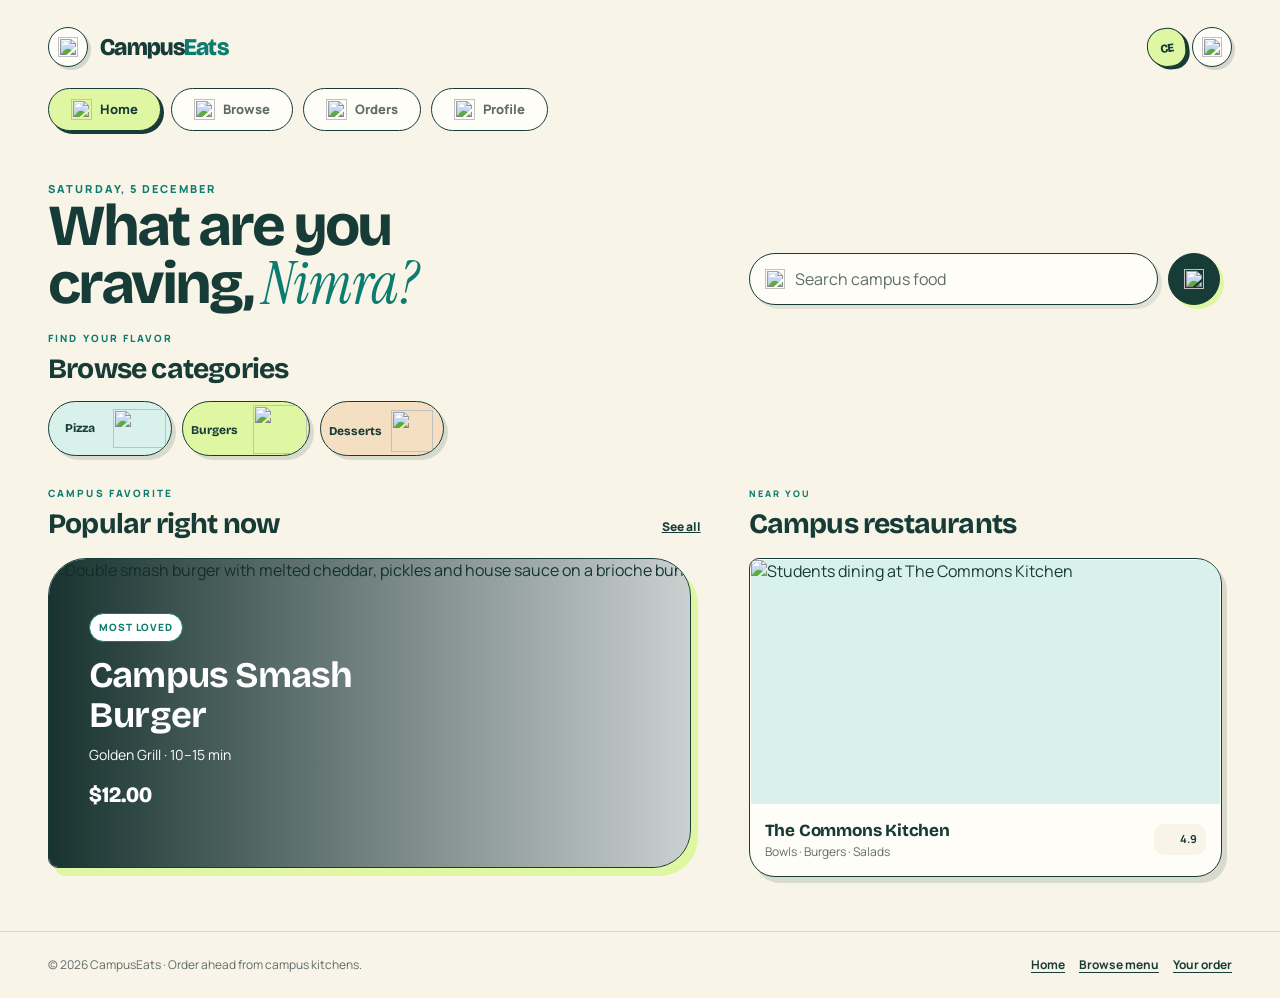
==== index.html @ 553184ba "CampusEats: responsive layout, HTML5 semantics and accessibility (Lab 07 Task 3)" ====
<!doctype html>
<html lang="en">
<head>
  <meta charset="utf-8">
  <meta name="viewport" content="width=device-width, initial-scale=1, viewport-fit=cover">
  <title>CampusEats</title>
  <meta name="description" content="CampusEats: browse campus restaurants and order food ahead for pickup or delivery.">
  <link rel="preconnect" href="https://fonts.googleapis.com">
  <link rel="preconnect" href="https://fonts.gstatic.com" crossorigin>
  <link href="https://fonts.googleapis.com/css2?family=Bricolage+Grotesque:opsz,wdth,wght@12..96,75..100,200..800&family=Instrument+Serif:ital@1&family=Manrope:wght@400;600;700;800&display=swap" rel="stylesheet">
  <link rel="stylesheet" href="css/styles.css">
</head>
<body data-page="home">
<a class="skip-link" href="#main">Skip to main content</a>
<div class="app">

  <header class="topbar topbar--home">
    <a class="icon-btn" href="index.html" data-back aria-label="Go back"><img src="assets/icons/icon-back.svg" width="19.986" height="19.986" alt=""></a>
    <div class="brand-slot"><p class="wordmark">Campus<span>Eats</span></p></div>
    <div class="ce-badge" aria-hidden="true">CE</div>
    <a class="icon-btn" href="cart.html" aria-label="Open cart"><img src="assets/icons/icon-cart.svg" width="19.986" height="19.986" alt=""></a>
  </header>

  <nav class="bottom-nav" aria-label="Primary">
    <a class="nav-item is-active" href="index.html" aria-current="page"><img src="assets/icons/nav-home-active.svg" width="20.984" height="20.984" alt="">Home</a>
    <a class="nav-item" href="browse.html"><img src="assets/icons/nav-browse.svg" width="20.984" height="20.984" alt="">Browse</a>
    <a class="nav-item" href="cart.html"><img src="assets/icons/nav-orders.svg" width="20.984" height="20.984" alt="">Orders</a>
    <button class="nav-item" type="button" title="Profile (coming soon)"><img src="assets/icons/nav-profile.svg" width="20.984" height="20.984" alt="">Profile</button>
  </nav>

  <main class="home-main" id="main" tabindex="-1">
    <div class="greeting">
      <p class="greeting__date" id="today">THURSDAY, 15 OCTOBER</p>
      <h1 class="greeting__title">What are you<br>craving, <em>Nimra?</em></h1>
    </div>

    <form class="search-row" role="search" action="browse.html" method="get">
      <div class="search-field">
        <img src="assets/icons/icon-search.svg" width="19.986" height="19.986" alt="">
        <label class="sr-only" for="search">Search campus food</label>
        <input id="search" name="q" type="search" placeholder="Search campus food" autocomplete="off">
      </div>
      <a class="filter-btn" href="browse.html" aria-label="Open filters"><img src="assets/icons/icon-filter.svg" width="19.986" height="19.986" alt=""></a>
    </form>

    <section class="home-cats" aria-labelledby="cats-title">
      <div class="section-head section-head--flavor">
        <div>
          <p class="eyebrow">Find your flavor</p>
          <h2 class="h-section" id="cats-title">Browse categories</h2>
        </div>
      </div>
      <ul class="categories">
        <li><a class="cat-pill cat-pill--pizza" href="browse.html?cat=popular">Pizza<img src="assets/img/category-pizza.png" width="53" height="39" alt=""></a></li>
        <li><a class="cat-pill cat-pill--burgers" href="browse.html?cat=burgers">Burgers<img src="assets/img/category-burgers.png" width="54" height="49" alt=""></a></li>
        <li><a class="cat-pill cat-pill--desserts" href="browse.html?cat=popular">Desserts<img src="assets/img/category-desserts.png" width="42" height="42" alt=""></a></li>
      </ul>
    </section>

    <section class="home-popular" aria-labelledby="popular-title">
      <div class="section-head section-head--fav">
        <div>
          <p class="eyebrow">Campus favorite</p>
          <h2 class="h-section" id="popular-title">Popular right now</h2>
        </div>
        <a class="see-all" href="browse.html">See all<span class="sr-only"> popular dishes</span></a>
      </div>
      <a class="hero-card" href="food-detail.html?item=campus-smash-burger">
        <img src="assets/img/campus-smash-burger.png" alt="Double smash burger with melted cheddar, pickles and house sauce on a brioche bun">
        <div class="hero-card__shade" aria-hidden="true"></div>
        <div class="hero-card__body">
          <span class="pill-badge">MOST LOVED</span>
          <p class="hero-card__title">Campus Smash Burger</p>
          <p class="hero-card__meta">Golden Grill · 10–15 min</p>
          <p class="hero-card__price">$12.00</p>
        </div>
      </a>
    </section>

    <section class="home-restaurant restaurant" aria-labelledby="restaurants-title">
      <div class="restaurant__label">
        <p class="eyebrow eyebrow--9">Near you</p>
        <h2 class="h-section" id="restaurants-title">Campus restaurants</h2>
      </div>
      <a class="restaurant-card" href="browse.html">
        <img class="restaurant-card__img" src="assets/img/students-dining.png" alt="Students dining at The Commons Kitchen">
        <div class="restaurant-card__row">
          <div>
            <h3 class="restaurant-card__name">The Commons Kitchen</h3>
            <p class="restaurant-card__sub">Bowls · Burgers · Salads</p>
          </div>
          <div class="rating-chip"><img src="assets/icons/icon-star-dark.svg" width="12.985" height="12.985" alt=""><span class="sr-only">Rated </span>4.9</div>
        </div>
      </a>
    </section>
  </main>

  <footer class="site-footer">
    <p>© 2026 CampusEats · Order ahead from campus kitchens.</p>
    <ul>
      <li><a href="index.html">Home</a></li>
      <li><a href="browse.html">Browse menu</a></li>
      <li><a href="cart.html">Your order</a></li>
    </ul>
  </footer>
</div>
<script src="js/app.js"></script>
</body>
</html>
---- css/styles.css ----
/* ==========================================================================
   CampusEats — styles
   Values are taken from the Figma file "CampusEats" (mobile app screens, 390px wide).

   Responsive strategy (mobile-first):
     base            → 375px phone: the original single-column mobile-app layout
     min-width 768   → tablet: two-column grids, bottom tab bar becomes a top tab row
     min-width 1100  → desktop: wider content area (max 1200px), multi-column cards
   ========================================================================== */

/* ---------- Design tokens (Figma variables) ---------- */
:root {
  --canvas: #f8f4e8;      /* color/background/canvas */
  --card: #fffdf7;        /* color/surface/card */
  --ink: #173b36;         /* color/ink/primary */
  --brand: #0c7c70;       /* color/brand/primary */
  --lime: #dff7a3;        /* color/accent/lime */
  --peach: #f5dfc3;       /* color/accent/peach */
  --muted: #5e6d69;       /* color/text/muted (nudged darker from #667571 to reach 4.5:1 contrast) */
  --subtle: #cdd8d2;      /* color/border/subtle */
  --tone-1: #8a9693;
  --tone-2: #41651a;
  --tone-3: #d8f2eb;
  --tone-4: #075f57;
  --tone-5: #767676;
  --tone-6: #e5a629;
  --tone-7: #7dd3c7;
  --tone-8: #17223b;
  --white: #ffffff;
  --white-96: rgba(255, 255, 255, 0.96);
  --white-90: rgba(255, 255, 255, 0.9);

  --f-display: "Bricolage Grotesque", system-ui, sans-serif;
  --f-body: "Manrope", system-ui, sans-serif;
  --f-serif: "Instrument Serif", Georgia, serif;

  --border: 1.204px solid var(--ink);
  --shadow-card: 5px 6px 0 rgba(23, 59, 54, 0.14);
  --shadow-card-hover: 7px 8px 0 rgba(23, 59, 54, 0.2);
  --shadow-chip: 4px 4px 0 rgba(23, 59, 54, 0.14);
  --shadow-btn: 4px 5px 0 var(--ink);

  /* layout */
  --page-max: 1200px;     /* widest content column on desktop */
  --gutter: 24px;         /* minimum side padding on tablet/desktop */
  --focus-ring: 3px solid var(--brand);
}

*, *::before, *::after { box-sizing: border-box; }
* { margin: 0; }
html { -webkit-text-size-adjust: 100%; }
body {
  font-family: var(--f-body);
  color: var(--ink);
  min-height: 100vh;
  min-height: 100dvh;
  background:
    radial-gradient(circle at 15% 12%, rgba(223, 247, 163, 0.65), rgba(223, 247, 163, 0) 22%),
    radial-gradient(circle at 88% 84%, rgba(12, 124, 112, 0.14), rgba(12, 124, 112, 0) 28%),
    #d9e9e4;
}
img { display: block; max-width: 100%; }
a { color: inherit; text-decoration: none; }
button { font: inherit; color: inherit; background: none; border: 0; padding: 0; cursor: pointer; }
ul, ol { list-style: none; padding: 0; }
[hidden] { display: none !important; }

/* Visually hidden but still read by screen readers */
.sr-only {
  position: absolute; width: 1px; height: 1px; margin: -1px; padding: 0;
  overflow: hidden; clip: rect(0 0 0 0); clip-path: inset(50%); white-space: nowrap; border: 0;
}

/* Skip link: first tab stop on every page */
.skip-link {
  position: absolute; left: 12px; top: -80px; z-index: 20;
  padding: 10px 16px; border: var(--border); border-radius: 999px;
  background: var(--lime); color: var(--ink);
  font: 800 13px/19.5px var(--f-body);
}
.skip-link:focus { top: 12px; }

/* ---------- App shell ----------
   One grid for every page. Areas: header · nav · main · footer.
   Phone: bottom tab bar comes last (sticky). Tablet+: it moves under the header. */
.app {
  width: 100%;
  min-height: 100vh;
  min-height: 100dvh;
  background: var(--canvas);
  display: grid;
  grid-template-columns: minmax(0, 1fr);
  grid-template-rows: auto 1fr auto auto;
  grid-template-areas: "header" "main" "footer" "nav";
  overflow-x: clip;
}
.app > header { grid-area: header; }
.app > nav    { grid-area: nav; }
.app > main   { grid-area: main; min-width: 0; scroll-margin-top: 16px; }
.app > footer { grid-area: footer; }
main:focus { outline: none; }

/* ---------- Typography ---------- */
.eyebrow {
  font: 800 10px/13.5px var(--f-body);
  letter-spacing: 2.1px;
  text-transform: uppercase;
  color: var(--brand);
  white-space: nowrap;
}
.eyebrow--9 { font-size: 9px; }
.h-section {
  font: 750 23px/34.5px var(--f-display);
  letter-spacing: -0.8px;
  font-variation-settings: "opsz" 14, "wdth" 100;
  color: var(--ink);
}
.h-16 {
  font: 750 16px/24px var(--f-display);
  letter-spacing: -0.8px;
  font-variation-settings: "opsz" 14, "wdth" 100;
}
.d96 { font-weight: 800; font-variation-settings: "opsz" 96, "wdth" 100; }
.screen-title {
  font: 800 16px/24px var(--f-display);
  font-variation-settings: "opsz" 96, "wdth" 100;
  letter-spacing: -0.7px;
  text-align: center;
  white-space: nowrap;
  overflow: hidden; text-overflow: ellipsis;
}

/* ---------- Buttons ---------- */
.icon-btn {
  width: 40px; height: 40px; flex: none;
  display: grid; place-items: center;
  background: var(--card);
  border: var(--border);
  border-radius: 20px;
  box-shadow: 3px 3px 0 rgba(23, 59, 54, 0.16);
  transition: background-color .15s, transform .15s, box-shadow .15s;
}
.btn-primary, .btn-secondary {
  display: flex; align-items: center; justify-content: center; gap: 12px;
  min-height: 50px; padding: 0 19px;
  border: var(--border); border-radius: 999px;
  box-shadow: var(--shadow-btn);
  font: 750 13px/19.5px var(--f-display);
  font-variation-settings: "opsz" 14, "wdth" 100;
  text-align: center; white-space: nowrap;
  transition: background-color .15s, transform .15s, box-shadow .15s;
}
.btn-primary { background: var(--brand); color: var(--white); }
.btn-secondary { background: var(--card); color: var(--ink); }

/* ---------- Top bar (header) ---------- */
.topbar {
  display: grid;
  grid-template-columns: 40px minmax(0, 1fr) 40px;   /* back · title · action */
  align-items: center; column-gap: 10px;
  min-height: 70px;
  padding: 18px 20px 10px;
  background: var(--canvas);
}
.topbar--home { display: flex; padding: 18px 20px 10px 8px; gap: 2px; justify-content: flex-start; }
.topbar--browse { padding: 18px 18px 10px 9px; }
.brand-slot { flex: 1 0 0; min-width: 1px; }
.wordmark {
  display: block;
  padding-left: 10px;
  font: 800 20px/30px var(--f-display);
  font-variation-settings: "opsz" 96, "wdth" 100;
  letter-spacing: -0.7px;
  white-space: nowrap;
}
.wordmark span { color: var(--brand); }
.ce-badge {
  flex: none; width: 39px; height: 39px; margin: 0 4px 0 0;
  display: grid; place-items: center;
  background: var(--lime);
  border: var(--border);
  border-radius: 19.5px 19.5px 17.16px 21.84px;
  box-shadow: 3px 3px 0 var(--ink);
  transform: rotate(-7deg);
  font: 800 12px/18px var(--f-display);
  font-variation-settings: "opsz" 96, "wdth" 100;
  letter-spacing: -0.5px;
}
/* Detail + confirmation have no top bar on phones (the design uses an image overlay),
   but still expose a banner landmark; it becomes a visible bar from tablet up. */
.topbar--wide { display: block; min-height: 0; height: 0; padding: 0; overflow: hidden; }

/* ---------- Tab navigation ---------- */
.bottom-nav {
  position: sticky; bottom: 0; z-index: 5;
  display: flex; align-items: center; justify-content: space-around;
  height: 70px;
  padding: 8px 8px 16px;
  background: var(--card);
  border: var(--border);
  border-radius: 24px;
  box-shadow: 6px 7px 0 rgba(23, 59, 54, 0.18);
  -webkit-backdrop-filter: blur(14px); backdrop-filter: blur(14px);
}
.bottom-nav--wide { display: none; }   /* only shown from tablet up on pages without a phone tab bar */
.nav-item {
  min-width: 67px;
  display: flex; flex-direction: column; align-items: center; gap: 3px;
  font: 800 9px/13.5px var(--f-body);
  color: var(--muted);
  transition: background-color .15s, color .15s, transform .15s, box-shadow .15s;
}
.nav-item img { width: 20.984px; height: 20.984px; }
.nav-item.is-active { color: var(--brand); }

/* ---------- Sticky action bars (detail / cart / checkout) ---------- */
.action-bar {
  position: sticky; bottom: 0; z-index: 5;
  display: flex; align-items: flex-start; gap: 10px;
  margin-top: auto;
  padding: 14px 18px 20px;
  background: var(--white-96);
  border-top: 1.204px solid var(--subtle);
  -webkit-backdrop-filter: blur(12px); backdrop-filter: blur(12px);
}
.action-bar .btn-primary { flex: 1 0 0; min-width: 1px; }

/* ---------- Footer ---------- */
.site-footer {
  display: flex; flex-wrap: wrap; align-items: center; justify-content: space-between; gap: 6px 16px;
  padding: 14px 20px;
  border-top: 1.204px solid var(--subtle);
  font: 400 11px/16.5px var(--f-body); color: var(--muted);
}
.site-footer ul { display: flex; flex-wrap: wrap; gap: 4px 14px; }
.site-footer a { display: inline-block; padding: 4px 0; font-weight: 700; color: var(--ink); text-decoration: underline; text-underline-offset: 3px; }

/* Elements that only exist on tablet/desktop (phones keep the original compact screens) */
.wide-only { display: none; }

/* ==========================================================================
   HOMEPAGE
   ========================================================================== */
.home-main { display: flex; flex-direction: column; gap: 12px; padding: 7px 9px 24px; }
.greeting { max-width: 350px; padding-top: 12px; }
.greeting__date { font: 800 9px/13.5px var(--f-body); letter-spacing: 2.1px; color: var(--brand); }
.greeting__title {
  font: 750 39px/38.61px var(--f-display);
  font-variation-settings: "opsz" 14, "wdth" 100;
  letter-spacing: -2.2px;
}
.greeting__title em {
  font: italic 400 39px/38.61px var(--f-serif);
  letter-spacing: -0.5px; color: var(--brand);
}
.search-row { display: flex; align-items: center; gap: 10px; }
.search-field {
  flex: 1 0 0; min-width: 1px; height: 52px;
  display: flex; align-items: center; gap: 10px; padding: 0 15px;
  background: var(--card); border: var(--border); border-radius: 999px;
  box-shadow: 4px 4px 0 rgba(23, 59, 54, 0.1);
  transition: box-shadow .15s, transform .15s;
}
.search-field img { flex: none; }
.search-field input {
  flex: 1 1 auto; min-width: 0; height: 100%;
  border: 0; background: transparent; padding: 0; border-radius: 999px;
  font: 400 16px/24px var(--f-body); color: var(--ink);
  -webkit-appearance: none; appearance: none;
}
.search-field input::placeholder { color: var(--muted); opacity: 1; }
.search-field input::-webkit-search-cancel-button { -webkit-appearance: none; }
.search-field input:focus { outline: none; }
.search-field:focus-within { outline: var(--focus-ring); outline-offset: 3px; }
.filter-btn {
  width: 52px; height: 52px; flex: none; display: grid; place-items: center;
  background: var(--ink); border: var(--border); border-radius: 26px;
  box-shadow: 4px 4px 0 var(--lime);
  transition: background-color .15s, transform .15s, box-shadow .15s;
}
.section-head .h-section, .restaurant__label .h-section { padding-top: 3px; }
.section-head { display: flex; align-items: flex-end; justify-content: space-between; }
.section-head--flavor { height: 52px; }
.section-head--fav { height: 66px; padding-bottom: 14px; }
.see-all { padding: 8px 0; font: 800 12px/18px var(--f-body); text-decoration: underline; text-underline-position: from-font; }

.home-cats { display: flex; flex-direction: column; gap: 12px; }
.categories { display: flex; gap: 10px; overflow-x: auto; padding: 0 4px 30px 0; scrollbar-width: none; }
.categories::-webkit-scrollbar { display: none; }
.categories > li { display: flex; flex: none; }
.cat-pill {
  flex: none; display: flex; align-items: center; justify-content: space-between;
  border: var(--border); border-radius: 999px; overflow: clip;
  box-shadow: var(--shadow-chip);
  font: 750 12px/18px var(--f-display);
  font-variation-settings: "opsz" 14, "wdth" 100;
  transition: transform .15s, box-shadow .15s;
}
.cat-pill--pizza   { background: var(--tone-3); width: 124px; height: 55px; padding: 0 5px 0 16px; gap: 4px; }
.cat-pill--pizza img { width: 53px; height: 39px; object-fit: contain; }
.cat-pill--burgers { background: var(--lime); width: 128.409px; min-width: 124px; padding: 3px 2px 0 8px; gap: 12px; }
.cat-pill--burgers img { width: 54px; height: 49px; object-fit: contain; }
.cat-pill--desserts { background: var(--peach); min-width: 124px; padding: 6px 8px 1px; gap: 9px; justify-content: flex-start; }
.cat-pill--desserts img { width: 42px; height: 42px; object-fit: contain; }

/* The hero card stacks image · shade · text in one grid cell (no absolute positioning). */
.hero-card {
  display: grid; grid-template-columns: minmax(0, 1fr); grid-template-rows: minmax(0, 1fr);
  height: 190px; overflow: clip;
  background: var(--white); border: var(--border);
  border-radius: 30px 30px 30px 8px;
  box-shadow: 7px 8px 0 var(--lime);
  margin: 0 10px 6px 0;
  transition: transform .15s, box-shadow .15s;
}
.hero-card > * { grid-area: 1 / 1; }
.hero-card > img { width: 100%; height: 100%; object-fit: cover; }
.hero-card__shade { background: linear-gradient(90deg, rgba(15, 43, 39, 0.96), rgba(15, 43, 39, 0.22)); }
.hero-card__body { display: flex; flex-direction: column; justify-content: center; padding: 22px; color: var(--white); }
.pill-badge {
  align-self: flex-start;
  padding: 6px 9px;
  background: var(--white); border: 1.204px solid var(--brand); border-radius: 999px;
  font: 800 8px/12px var(--f-body); letter-spacing: 0.9px; color: var(--brand); white-space: nowrap;
}
.hero-card__title {
  max-width: 180px; padding: 9px 0 5px;
  font: 700 23px/26.45px var(--f-display);
  font-variation-settings: "opsz" 14, "wdth" 100;
  letter-spacing: -0.8px;
}
.hero-card__meta { font: 400 11px/16.5px var(--f-body); }
.hero-card__price { padding-top: 14px; font: 800 16px/24px var(--f-display); font-variation-settings: "opsz" 96, "wdth" 100; }

.restaurant { padding: 10px 10px 10px 0; }
.restaurant__label { padding-bottom: 10px; }
.restaurant-card {
  display: block; overflow: clip; padding: 1px;
  background: var(--card); border: var(--border);
  border-radius: 10px 26px 26px 26px;
  box-shadow: var(--shadow-card);
  transition: transform .15s, box-shadow .15s;
}
.restaurant-card__img { height: 128px; width: 100%; object-fit: cover; background: var(--tone-3); }
.restaurant-card__row { display: flex; align-items: center; justify-content: space-between; gap: 12px; padding: 14px; }
.restaurant-card__name { font: 750 14px/21px var(--f-display); font-variation-settings: "opsz" 14, "wdth" 100; letter-spacing: -0.2px; }
.restaurant-card__sub { font: 400 10px/15px var(--f-body); color: var(--muted); }
.rating-chip {
  display: flex; align-items: flex-start; gap: 4px; padding: 7px 9px;
  background: var(--canvas); border-radius: 10px;
  font: 700 11px/16.5px var(--f-body);
}
.rating-chip img { width: 12.985px; height: 12.985px; }

/* ==========================================================================
   BROWSE
   ========================================================================== */
.browse-main { padding-bottom: 24px; }
.rest-hero-wrap { padding: 0 14.463px; }
.rest-hero {
  display: grid; grid-template-columns: minmax(0, 1fr); grid-template-rows: minmax(0, 1fr);
  height: 231.858px; overflow: clip;
  border: 1.188px solid var(--ink);
  border-radius: 29.599px 29.599px 9.866px 29.599px;
  box-shadow: 6.906px 7.893px 0 var(--lime);
}
.rest-hero > * { grid-area: 1 / 1; }
.rest-hero > img { width: 100%; height: 100%; object-fit: cover; background: var(--tone-3); }
.rest-hero__shade { background: linear-gradient(to top, rgba(16, 23, 39, 0.92) 0, rgba(16, 23, 39, 0.05) 75%); }
.rest-hero__body { align-self: end; padding: 0 18px 17px 18.54px; color: var(--white); }
.open-badge {
  display: inline-block; padding: 5.92px 8.88px;
  background: var(--lime); border: 1.188px solid var(--tone-2); border-radius: 986px;
  font: 800 7.893px/11.84px var(--f-body); letter-spacing: 0.888px; color: var(--tone-2); white-space: nowrap;
}
.rest-hero__title {
  padding-top: 7.893px;
  font: 750 23.679px/35.519px var(--f-display);
  font-variation-settings: "opsz" 14, "wdth" 100;
  letter-spacing: -1.184px;
}
.rest-hero__tagline { padding-top: 1.973px; font: 400 10.853px/16.279px var(--f-body); }
.rest-hero__meta { display: flex; flex-wrap: wrap; gap: 4px 13.813px; padding-top: 9.866px; font: 600 9.866px/14.799px var(--f-body); }
.rest-hero__meta li { display: flex; align-items: center; gap: 3.947px; }
.rest-hero__meta img { width: 13.796px; height: 13.796px; }

.filter-chips { display: flex; gap: 8px; padding: 18px 20px 5px; overflow-x: auto; scrollbar-width: none; }
.filter-chips::-webkit-scrollbar { display: none; }
.chip {
  flex: none; padding: 9px 15px;
  background: var(--white); border: var(--border); border-radius: 999px;
  font: 800 11px/16.5px var(--f-body); white-space: nowrap;
  transition: background-color .15s, transform .15s, box-shadow .15s;
}
.chip.is-active { background: var(--lime); box-shadow: 3px 3px 0 var(--ink); }

.picks-head { padding: 20px 20px 12px; }
.picks-head .h-section { padding-top: 3px; }
.picks-head__sub { padding-top: 4px; font: 400 11px/16.5px var(--f-body); color: var(--muted); }
.picks { display: grid; grid-template-columns: minmax(0, 1fr); gap: 11px; padding: 0 5px; }
.pick-card {
  display: grid; grid-template-columns: minmax(0, 1fr);   /* link and + button share one cell */
  background: var(--card); border: var(--border);
  border-radius: 10px 22px 22px 22px;
  box-shadow: var(--shadow-card);
  transition: transform .15s, box-shadow .15s;
}
.pick-card > * { grid-area: 1 / 1; }
.pick-card__link { display: flex; align-items: center; gap: 13px; padding: 10px; min-height: 118px; border-radius: inherit; }
.pick-card__img {
  width: 95px; height: 96px; flex: none;
  border: var(--border); border-radius: 15px; object-fit: cover; background: var(--tone-3);
}
.pick-card__info { padding: 0 40px 0 13px; min-width: 0; }
.tag {
  display: inline-block; padding: 6px 9px;
  background: var(--tone-3); border: 1.204px solid var(--tone-4); border-radius: 999px;
  font: 800 8px/12px var(--f-body); letter-spacing: 0.9px; color: var(--tone-4); white-space: nowrap;
}
.pick-card__name { padding: 6px 0 3px; font: 750 14px/21px var(--f-display); font-variation-settings: "opsz" 14, "wdth" 100; letter-spacing: -0.2px; }
.pick-card__desc { font: 400 9px/13.5px var(--f-body); color: var(--muted); }
.pick-card__price { padding-top: 9px; font: 800 13px/19.5px var(--f-display); font-variation-settings: "opsz" 96, "wdth" 100; }
.add-btn {
  align-self: end; justify-self: end; margin: 0 8.8px 8.8px 0;
  width: 30px; height: 30px; display: grid; place-items: center;
  background: var(--lime); border: var(--border); border-radius: 15px;
  box-shadow: 2px 2px 0 var(--ink);
  transition: background-color .15s, transform .15s, box-shadow .15s;
}
.add-btn img { width: 17.991px; height: 17.991px; }
.empty-note { grid-column: 1 / -1; padding: 24px 20px; text-align: center; font: 400 12px/18px var(--f-body); color: var(--muted); }

/* ==========================================================================
   FOOD DETAIL
   ========================================================================== */
.detail-main { display: flex; flex-direction: column; }
.detail-hero {
  display: grid; grid-template-columns: minmax(0, 1fr); grid-template-rows: minmax(0, 1fr);
  height: 333px; flex: none; background: var(--ink);
}
.detail-hero > * { grid-area: 1 / 1; }
.detail-hero__img { width: 100%; height: 100%; object-fit: cover; }
.back-light {
  align-self: start; justify-self: start; margin: 20px 0 0 17.84px;
  width: 42px; height: 42px; display: grid; place-items: center;
  background: var(--white-90); border-radius: 21px;
  transition: background-color .15s, transform .15s;
}
.review-pill {
  align-self: end; justify-self: end; margin: 0 14px 22.8px 0;
  display: flex; align-items: center; gap: 5px; padding: 9px 12px;
  background: var(--tone-8); border-radius: 999px; color: var(--white);
  font: 400 10px/15px var(--f-body); white-space: nowrap;
}
.review-pill img { width: 13.983px; height: 13.983px; }
.detail-panel {
  flex: 1 0 auto; padding: 22px;
  background: var(--canvas);
  border-top: var(--border);
  border-radius: 32px 32px 0 0;
}
.detail-title-row { display: flex; align-items: flex-start; justify-content: space-between; gap: 12px; }
.detail-title { padding-top: 6px; font: 750 30px/30.9px var(--f-display); font-variation-settings: "opsz" 14, "wdth" 100; letter-spacing: -1.2px; }
.price-pill {
  flex: none; padding: 8px 10px;
  background: var(--lime); border: var(--border); border-radius: 999px;
  box-shadow: 3px 3px 0 var(--ink);
  font: 700 22px/33px var(--f-display); font-variation-settings: "opsz" 14, "wdth" 100;
}
.detail-desc { font: 400 12px/19.8px var(--f-body); color: var(--muted); }
.detail-chips { display: flex; flex-wrap: wrap; gap: 7px; }
.info-chip {
  padding: 7px 10px; background: var(--card); border: var(--border); border-radius: 999px;
  font: 700 9px/13.5px var(--f-body); white-space: nowrap;
}
.rule { height: 1px; margin-top: 20px; background: var(--subtle); }
.options { border: 0; padding: 0; min-width: 0; }
.options-head { display: flex; align-items: center; justify-content: space-between; padding-top: 20px; }
.options-head h2 { font: 750 17px/25.5px var(--f-display); font-variation-settings: "opsz" 14, "wdth" 100; letter-spacing: -0.8px; }
.options-head p { padding-top: 3px; font: 400 10px/15px var(--f-body); color: var(--muted); }
.required { padding: 6px 8px; background: var(--tone-3); border-radius: 999px; font: 800 8px/12px var(--f-body); color: var(--tone-4); }
.option {
  display: flex; align-items: center; justify-content: space-between; gap: 12px;
  padding: 15px 0; border-bottom: 1.204px solid var(--subtle); cursor: pointer;
  transition: background-color .15s;
}
.option__text { display: block; }
.option__name { display: block; font: 700 12px/18px var(--f-body); }
.option__note { display: block; padding-top: 3px; font: 400 9px/13.5px var(--f-body); color: var(--muted); }
/* The real radio input is shown (restyled), not hidden, so it keeps native keyboard + screen-reader behaviour. */
.option input[type="radio"] {
  -webkit-appearance: none; appearance: none; flex: none; margin: 0; cursor: pointer;
  width: 18px; height: 18px;
  background: var(--white) center / 11px 11px no-repeat;
  border: 1px solid var(--tone-5); border-radius: 9px;
}
.option input[type="radio"]:checked { border-color: var(--brand); background-image: url("../assets/icons/icon-radio-dot.svg"); }

.qty-box { display: flex; align-items: center; padding: 0 4px; flex: none; background: var(--card); border: var(--border); border-radius: 15px; }
.qty-box button { width: 37px; height: 46px; display: grid; place-items: center; border-radius: 12px; transition: background-color .15s; }
.qty-box img { width: 16.994px; height: 16.994px; }
.qty-box output { width: 24px; text-align: center; font: 700 16px/24px var(--f-body); }
.btn-primary .btn-price { font-size: 11px; line-height: 16.5px; }

/* ==========================================================================
   CART / ORDER DETAILS
   ========================================================================== */
.cart-main { display: flex; flex-direction: column; padding: 0 7px; }
#cart-full { flex: 1 0 auto; display: flex; flex-direction: column; }
/* Column wrappers only matter from tablet up; on phones they vanish so the sticky bar stays a flat sibling. */
.cart-items, .cart-side { display: contents; }
#cart-bar { margin-inline: -7px; }
.from-card {
  display: flex; align-items: center; gap: 12px; margin-top: 5px; padding: 14px;
  background: var(--lime); border: var(--border); border-radius: 18px;
  box-shadow: 4px 4px 0 var(--ink);
}
.tc-badge {
  flex: none; width: 44px; height: 44px;
  display: grid; place-items: center;
  background: var(--ink); color: var(--white);
  border: var(--border); border-radius: 22px 22px 19.36px 24.64px;
  box-shadow: 3px 3px 0 var(--ink); transform: rotate(-7deg);
  font: 800 12px/18px var(--f-display); font-variation-settings: "opsz" 96, "wdth" 100; letter-spacing: -0.5px;
}
.from-card .eyebrow { color: var(--tone-4); }
.from-card__name { padding-top: 3px; font: 700 13px/19.5px var(--f-body); }
.count-label { height: 36px; padding-top: 24px; font: 800 8px/12px var(--f-body); letter-spacing: 1.2px; color: var(--brand); }
.lines { display: flex; flex-direction: column; gap: 3px; padding-top: 10px; }
.line {
  display: flex; align-items: stretch; min-height: 110px; padding: 13px 13px 13px;
  background: var(--card); border: var(--border); border-radius: 20px; box-shadow: var(--shadow-card);
}
.line__img { width: 76px; height: 82px; flex: none; border-radius: 13px; object-fit: cover; background: var(--tone-3); }
.line__img--bordered { border: var(--border); border-radius: 15px; }
.line__info { flex: 168 0 0; min-width: 1px; padding: 2px 8px 0 11px; }
.line__name { font: 750 12px/18px var(--f-display); font-variation-settings: "opsz" 14, "wdth" 100; letter-spacing: -0.2px; }
.line__side { padding: 4px 0 8px; font: 400 9px/13.5px var(--f-body); color: var(--muted); }
.line__edit { display: inline-block; padding: 2px 0; font: 700 10px/13.5px var(--f-body); color: var(--brand); }
.line__right { display: flex; flex-direction: column; align-items: flex-end; justify-content: space-between; gap: 18px; flex: none; }
.line__price { font: 800 12px/18px var(--f-display); font-variation-settings: "opsz" 96, "wdth" 100; white-space: nowrap; }
.mini-qty { display: flex; align-items: center; height: 29px; background: var(--card); border: var(--border); border-radius: 9px; }
.mini-qty button { width: 26px; height: 27px; display: grid; place-items: center; border-radius: 7px; transition: background-color .15s; }
.mini-qty img { width: 13.983px; height: 13.983px; }
.mini-qty output { width: 17px; text-align: center; font: 400 10px/15px var(--f-body); }
.add-another { display: flex; justify-content: center; padding-top: 19px; }
.add-another a { display: flex; align-items: center; gap: 7px; padding: 4px 6px; font: 700 11px/16.5px var(--f-body); color: var(--brand); }
.add-another img { width: 17.991px; height: 17.991px; }
.ready-box {
  display: flex; align-items: center; gap: 12px; margin-top: 6px; padding: 15px 24px 15px 7px;
  background: var(--ink); border: var(--border); border-radius: 20px; box-shadow: 6px 6px 0 var(--lime); color: var(--white);
}
.ready-box__icon { width: 40px; height: 40px; flex: none; display: grid; place-items: center; background: var(--white); border-radius: 13px; }
.ready-box__icon img { width: 19.986px; height: 19.986px; }
.ready-box__title { font: 700 12px/18px var(--f-body); }
.ready-box__sub { padding-top: 4px; font: 600 10px/13.5px var(--f-body); }
.summary { margin: 21px 0 49px; padding: 0 5px; background: var(--card); border: var(--border); box-shadow: var(--shadow-card); }
.summary h2 { font: 750 16px/24px var(--f-display); font-variation-settings: "opsz" 14, "wdth" 100; letter-spacing: -0.8px; }
.summary__row { display: flex; justify-content: space-between; padding-top: 12px; font: 400 11px/16.5px var(--f-body); color: var(--muted); }
.summary__row b { font-weight: 700; }
.summary__rule { height: 1px; margin-top: 12px; background: var(--subtle); }
.summary__total { display: flex; justify-content: space-between; padding: 12px 0; font: 400 15px/22.5px var(--f-body); }
.summary__total b { font: 800 15px/22.5px var(--f-display); font-variation-settings: "opsz" 96, "wdth" 100; }
.empty-state { display: flex; flex-direction: column; align-items: center; gap: 14px; padding: 80px 24px 0; text-align: center; }
.empty-state p { font: 400 12px/18px var(--f-body); color: var(--muted); }
.empty-state .btn-primary { width: 100%; max-width: 280px; }

/* ==========================================================================
   CHECKOUT
   ========================================================================== */
.checkout-main { display: flex; flex-direction: column; padding: 0 20px 0 10px; }
.co-left, .co-right { display: contents; }
.checkout-main .action-bar { margin-inline: -10px -20px; }
.stepper { display: flex; align-items: center; justify-content: center; gap: 8px; height: 30px; padding-top: 5px; }
.step { width: 25px; height: 25px; display: grid; place-items: center; border-radius: 12.5px; background: var(--white); border: 1.204px solid var(--subtle); font: 700 9px/13.5px var(--f-body); }
.step--done { background: var(--tone-2); }
.step--done img { width: 12.985px; height: 12.985px; }
.step--active { border-color: var(--brand); color: var(--brand); }
.step-line { width: 55px; height: 1px; background: var(--subtle); }
.co-section { padding-top: 28px; }
.co-section--first { padding-top: 27px; }
.co-section--review { padding-bottom: 40px; }
.co-title { padding-top: 4px; }
.co-title--light { font: 400 23px/34.5px var(--f-body); letter-spacing: 0; }
.methods { display: flex; gap: 10px; padding-top: 14px; }
.method {
  flex: 1 0 0; min-width: 1px; height: 102px; padding: 16px; text-align: left;
  display: flex; flex-direction: column; align-items: flex-start; gap: 5px;
  background: var(--card); border: var(--border); border-radius: 20px; box-shadow: var(--shadow-card);
  transition: transform .15s, box-shadow .15s, background-color .15s;
}
.method img { width: 19.986px; height: 19.986px; margin-bottom: 6px; }
.method__name { font: 700 13px/18px var(--f-body); }
.method__time { font: 400 9px/13.5px var(--f-body); color: var(--muted); }
.method__time--lg { font-size: 10px; }
.method[aria-pressed="true"] { background: var(--lime); box-shadow: 4px 4px 0 var(--ink); }
.co-row { display: flex; align-items: flex-end; justify-content: space-between; }
.co-row .h-16 { padding: 4px 0 12px; }
.change-link { padding: 4px 0; min-width: 59px; text-align: center; font: 700 10px/15px var(--f-body); color: var(--brand); }
.info-card {
  display: flex; align-items: center; gap: 12px; padding: 13px;
  background: var(--card); border: var(--border); border-radius: 18px; box-shadow: var(--shadow-card);
}
.info-card--pay { margin-top: 12px; }
.info-card__icon { width: 39px; height: 39px; flex: none; display: grid; place-items: center; background: var(--lime); border-radius: 12px; }
.info-card__icon img { width: 19.986px; height: 19.986px; }
.info-card__title { font: 750 11px/16.5px var(--f-display); font-variation-settings: "opsz" 14, "wdth" 100; letter-spacing: -0.2px; }
.info-card__sub { padding-top: 3px; font: 400 10px/13.5px var(--f-body); color: var(--muted); }
.info-card__grow { flex: 1 0 0; min-width: 1px; }
.visa { flex: none; padding: 10px 7px; background: var(--ink); border-radius: 7px; color: var(--white); font: 800 8px/12px var(--f-body); }
.info-card > img.chev { width: 19.986px; height: 19.986px; flex: none; }
.review-line { padding-top: 4px; }
.review-sum { display: flex; align-items: center; justify-content: space-between; padding-top: 12px; font: 400 11px/16.5px var(--f-body); color: var(--muted); }
.review-sum b { font-weight: 700; }
.total-block { min-width: 95px; width: 95px; }
.total-block small { display: block; font: 400 8px/12px var(--f-body); letter-spacing: 1px; color: var(--muted); }
.total-block strong { display: block; font: 800 19px/28.5px var(--f-display); font-variation-settings: "opsz" 96, "wdth" 100; }
.action-bar .confirm { flex: 220 0 0; }

/* ==========================================================================
   ORDER CONFIRMATION
   ========================================================================== */
.confirm-main { display: flex; flex-direction: column; }
.confirm-intro { display: flex; flex-direction: column; align-items: center; padding: 55px 25px 0; text-align: center; }
.confirm-details { display: flex; flex-direction: column; align-items: center; padding: 0 25px 20px; text-align: center; }
.confetti-row { display: flex; align-self: stretch; height: 0; }
.confetti { flex: none; width: 7px; height: 18px; border-radius: 4px; }
.confetti--1 { margin: 45px 0 0 25px; background: var(--brand); transform: rotate(22deg); }
.confetti--2 { margin: 16px 0 0 auto; background: var(--tone-2); transform: rotate(-30deg); }
.confetti--3 { margin: 126px 0 0 20px; background: var(--tone-6); transform: rotate(50deg); }
.success-badge {
  width: 76px; height: 76px; display: grid; place-items: center;
  background: var(--lime); border: var(--border); border-radius: 38px; box-shadow: 6px 6px 0 var(--ink);
}
.success-badge img { width: 37.996px; height: 37.996px; }
.order-no { padding-top: 22px; }
.confirm-title { padding-top: 8px; font: 750 34px/35.7px var(--f-display); font-variation-settings: "opsz" 14, "wdth" 100; letter-spacing: -1.2px; }
.confirm-title em { display: block; font: italic 400 34px/35.7px var(--f-serif); letter-spacing: -0.5px; color: var(--brand); }
.confirm-sub { padding-top: 12px; font: 400 11px/17.6px var(--f-body); color: var(--muted); }
.pickup-card {
  display: flex; align-items: center; gap: 15px; width: 100%; margin-top: 25px; padding: 18px;
  background: var(--ink); border: var(--border); border-radius: 23px; box-shadow: 6px 6px 0 var(--lime); color: var(--white); text-align: left;
}
.pickup-card__icon { width: 48px; height: 48px; flex: none; display: grid; place-items: center; background: var(--white); border-radius: 15px; }
.pickup-card__icon img { width: 25.99px; height: 25.99px; }
.pickup-card__label { font: 700 8px/12px var(--f-body); letter-spacing: 1.2px; color: var(--tone-7); }
.pickup-card__time { padding: 4px 0 2px; font: 700 15px/22.5px var(--f-body); white-space: nowrap; }
.pickup-card__where { font: 400 9px/13.5px var(--f-body); }
.progress { width: 100%; display: flex; align-items: center; gap: 7px; padding: 24px 42px 0 44px; }
.progress__seg { flex: 146 0 0; min-width: 1px; display: flex; align-items: center; }
.progress__seg .step { flex: none; font-weight: 400; }
.progress__seg .step--active { background: var(--brand); border-color: var(--brand); color: var(--white); }
.progress__bar { flex: 1 0 0; min-width: 1px; height: 2px; background: var(--subtle); }
.progress__bar--on { background: var(--brand); }
.progress-labels { width: 100%; display: grid; grid-template-columns: repeat(3, 1fr); padding-top: 8px; }
.progress-labels b { display: block; font: 700 10px/13.5px var(--f-body); }
.progress-labels span { display: block; padding-top: 2px; font: 400 8px/12px var(--f-body); color: var(--muted); }
.code-card { width: 100%; margin-top: 28px; padding: 17px; background: var(--card); border: 1.204px dashed var(--ink); border-radius: 21px; }
.code-card__label { padding-top: 7.4px; font: 800 10px/12px var(--f-body); letter-spacing: 1.2px; color: var(--brand); }
.code-card__code { padding-top: 5px; margin-top: 12px; font: 800 27px/40.5px var(--f-display); font-variation-settings: "opsz" 96, "wdth" 100; letter-spacing: 4px; }
.code-card__hint { padding-top: 5px; font: 400 8px/12px var(--f-body); color: var(--muted); }
.confirm-actions { display: flex; flex-direction: column; gap: 8px; padding: 14px 20px 20px; background: var(--white); }

/* ==========================================================================
   INTERACTION STATES — keyboard focus (all pages) and hover / pressed feedback
   ========================================================================== */
:where(a, button, input, select, textarea):focus-visible {
  outline: var(--focus-ring);
  outline-offset: 3px;
}
.back-light:focus-visible { outline-color: var(--lime); }              /* sits on a dark photo */
.pick-card__link:focus-visible { outline-offset: -5px; }               /* ring stays inside the card */
.option:has(input:focus-visible) { background: var(--tone-3); }
.skip-link:focus-visible { outline-offset: 2px; }

@media (hover: hover) {
  .icon-btn:hover { background: var(--lime); transform: translate(-1px, -1px); box-shadow: 4px 4px 0 rgba(23, 59, 54, 0.28); }
  .btn-primary:hover { background: var(--tone-4); transform: translate(-1px, -1px); box-shadow: 5px 6px 0 var(--ink); }
  .btn-secondary:hover { background: var(--tone-3); transform: translate(-1px, -1px); box-shadow: 5px 6px 0 var(--ink); }
  .filter-btn:hover { background: var(--brand); transform: translate(-1px, -1px); box-shadow: 5px 5px 0 var(--lime); }
  .search-field:hover { box-shadow: 5px 5px 0 rgba(23, 59, 54, 0.22); }
  .see-all:hover, .line__edit:hover, .add-another a:hover, .change-link:hover { color: var(--tone-4); text-decoration: underline; text-underline-offset: 3px; }
  .site-footer a:hover { color: var(--brand); }
  .cat-pill:hover { transform: translate(-2px, -2px); box-shadow: 6px 6px 0 rgba(23, 59, 54, 0.2); }
  .hero-card:hover { transform: translate(-2px, -2px); box-shadow: 9px 10px 0 var(--lime); }
  .restaurant-card:hover, .pick-card:hover { transform: translate(-2px, -2px); box-shadow: var(--shadow-card-hover); }
  .chip:not(.is-active):hover { background: var(--tone-3); transform: translate(-1px, -1px); box-shadow: 3px 3px 0 rgba(23, 59, 54, 0.3); }
  .add-btn:hover { background: var(--white); transform: scale(1.1); }
  .back-light:hover { background: var(--white); transform: scale(1.06); }
  .nav-item:hover { color: var(--ink); }
  .option:hover { background: var(--tone-3); }
  .qty-box button:hover, .mini-qty button:hover { background: var(--tone-3); }
  .method:hover { transform: translate(-2px, -2px); box-shadow: var(--shadow-card-hover); }
  .method[aria-pressed="true"]:hover { box-shadow: 6px 6px 0 var(--ink); }
}
/* pressed feedback (mouse, touch and Enter/Space) */
.btn-primary:active, .btn-secondary:active { transform: translate(2px, 3px); box-shadow: 2px 2px 0 var(--ink); }
.icon-btn:active, .add-btn:active, .chip:active, .method:active { transform: translate(1px, 1px); }

@media (prefers-reduced-motion: reduce) {
  *, *::before, *::after { transition: none !important; scroll-behavior: auto !important; }
}

/* ==========================================================================
   TABLET  ≥ 768px — two-column grids, tab bar moves under the header
   ========================================================================== */
@media (min-width: 768px) {
  :root { --gutter: 32px; }

  .app {
    grid-template-rows: auto auto 1fr auto;
    grid-template-areas: "header" "nav" "main" "footer";
  }
  /* Centre the content in a column of at most --page-max; backgrounds stay full-bleed. */
  .app > header, .app > nav, .app > main, .app > footer {
    padding-inline: max(var(--gutter), calc((100% - var(--page-max)) / 2));
  }
  /* Header */
  .topbar { padding-block: 18px 10px; }
  .topbar--wide {
    display: flex; align-items: center; gap: 12px;
    height: auto; min-height: 70px; padding-block: 18px 10px; overflow: visible;
  }
  .topbar--wide .wordmark { flex: 1 1 auto; padding-left: 0; }
  .icon-btn.wide-only { display: grid; }
  .wordmark.wide-only { display: block; }
  .narrow-only { display: none; }

  /* Tab navigation becomes a row of pills under the header */
  .bottom-nav, .bottom-nav--wide {
    position: static; display: flex; justify-content: flex-start; gap: 10px;
    height: auto; padding-block: 4px 14px;
    background: transparent; border: 0; border-radius: 0; box-shadow: none;
    -webkit-backdrop-filter: none; backdrop-filter: none;
  }
  .nav-item {
    min-width: 0; flex-direction: row; gap: 8px; padding: 8px 18px;
    background: var(--card); border: var(--border); border-radius: 999px;
    font-size: 12px; line-height: 18px;
  }
  .nav-item.is-active { background: var(--lime); color: var(--ink); box-shadow: 3px 3px 0 var(--ink); }

  /* Footer */
  .site-footer { padding-block: 20px; font-size: 12px; line-height: 18px; }

  /* Shared action bars sit in the page flow instead of sticking to the screen bottom */
  .action-bar {
    position: static; margin: 20px 0 0; padding: 0; background: transparent; border: 0;
    -webkit-backdrop-filter: none; backdrop-filter: none;
  }
  #cart-bar, .checkout-main .action-bar { margin-inline: 0; }

  /* ----- Home: greeting | search, categories full width, popular | restaurant ----- */
  .home-main {
    display: grid; grid-template-columns: repeat(2, minmax(0, 1fr));
    column-gap: 28px; row-gap: 16px; align-items: start; padding: 16px 0 48px;
  }
  .greeting { grid-column: 1; max-width: none; }
  .search-row { grid-column: 2; align-self: end; padding: 0 10px 8px 0; }
  .home-cats { grid-column: 1 / -1; }
  .home-popular { grid-column: 1; }
  .home-restaurant { grid-column: 2; }
  .categories { padding-bottom: 12px; }
  .hero-card { height: 250px; }
  .restaurant { padding: 0; }
  .restaurant__label { display: flex; flex-direction: column; justify-content: flex-end; height: 66px; padding-bottom: 14px; }
  .restaurant-card { margin: 0 10px 6px 0; }
  .restaurant-card__img { height: 186px; }

  /* ----- Browse: wide hero, two-column menu grid ----- */
  .browse-main { padding-block: 8px 48px; }
  .rest-hero-wrap { padding: 0 8px 8px 0; }
  .rest-hero { height: 300px; }
  .rest-hero__body { padding: 0 32px 28px; }
  .rest-hero__title { font-size: 32px; line-height: 44px; }
  .rest-hero__tagline { font-size: 13px; line-height: 20px; }
  .rest-hero__meta { font-size: 12px; line-height: 18px; }
  .open-badge { font-size: 9px; line-height: 13px; }
  .filter-chips { padding: 26px 0 5px; flex-wrap: wrap; overflow: visible; }
  .chip { padding: 10px 18px; font-size: 12px; }
  .picks-head { padding: 28px 0 16px; }
  .picks { grid-template-columns: repeat(2, minmax(0, 1fr)); gap: 20px; padding: 0 8px 8px 0; }

  /* ----- Food detail: image | details ----- */
  .detail-main {
    display: grid; grid-template-columns: repeat(2, minmax(0, 1fr));
    grid-template-areas: "hero panel" "hero actions"; grid-template-rows: auto auto;
    column-gap: 36px; align-items: start; padding-block: 8px 48px;
  }
  .detail-hero {
    grid-area: hero; height: 520px; margin: 0 8px 8px 0; overflow: clip;
    border: var(--border); border-radius: 30px 30px 8px 30px; box-shadow: 7px 8px 0 var(--lime);
  }
  .detail-panel { grid-area: panel; padding: 12px 0 8px; background: transparent; border: 0; border-radius: 0; }
  .detail-main .action-bar { grid-area: actions; padding-top: 16px; margin-top: 8px; border-top: 1.204px solid var(--subtle); }
  .back-light { display: none; }
  .detail-desc { padding-block: 8px 12px; }

  /* ----- Cart: items | summary ----- */
  .cart-main { padding-block: 0 48px; }
  #cart-full {
    flex: none; display: grid; grid-template-columns: minmax(0, 1fr) minmax(280px, 340px);
    column-gap: 28px; align-items: start;
  }
  .cart-items, .cart-side { display: block; }
  .ready-box { margin-top: 5px; }
  .summary { margin: 16px 0 0; padding: 0 16px; }
  .summary h2 { padding-top: 16px; }
  .empty-state { padding-top: 64px; }

  /* ----- Checkout: options | review + confirm ----- */
  .checkout-main {
    display: grid; grid-template-columns: minmax(0, 1fr) minmax(280px, 340px);
    column-gap: 32px; align-items: start; padding-block: 0 48px;
  }
  .stepper { grid-column: 1 / -1; }
  .co-left { display: block; grid-column: 1; }
  .co-right { display: block; grid-column: 2; }
  .co-section--review { padding-bottom: 0; }

  /* ----- Confirmation: one centred column ----- */
  .confirm-intro, .confirm-details, .confirm-actions { width: 100%; max-width: 640px; margin-inline: auto; }
  .confirm-intro, .confirm-details { padding-inline: 0; }
  .confirm-intro { padding-top: 32px; }
  .confirm-details { padding-bottom: 8px; }
  .confirm-actions { flex-direction: row; padding: 8px 0 40px; background: transparent; }
  .confirm-actions > * { flex: 1 1 0; }
}

/* ==========================================================================
   DESKTOP  ≥ 1100px — wider content area, multi-column cards
   ========================================================================== */
@media (min-width: 1100px) {
  :root { --gutter: 48px; }

  .h-section { font-size: 28px; line-height: 40px; }
  .topbar, .topbar--wide { min-height: 84px; padding-block: 22px 12px; }
  .wordmark { font-size: 24px; line-height: 34px; }
  .nav-item { padding: 10px 22px; font-size: 13px; }
  .screen-title { font-size: 20px; line-height: 30px; }

  /* Home */
  .home-main { grid-template-columns: minmax(0, 1.35fr) minmax(0, 1fr); column-gap: 48px; row-gap: 24px; padding-top: 24px; }
  .greeting__date { font-size: 11px; line-height: 16px; }
  .greeting__title { font-size: 58px; line-height: 58px; letter-spacing: -3px; }
  .greeting__title em { font-size: 58px; line-height: 58px; }
  .search-row { padding-right: 12px; }
  .hero-card { height: 310px; border-radius: 38px 38px 38px 10px; }
  .hero-card__body { padding: 40px; }
  .hero-card__title { max-width: 360px; font-size: 36px; line-height: 40px; padding: 14px 0 8px; }
  .hero-card__meta { font-size: 14px; line-height: 21px; }
  .hero-card__price { font-size: 22px; line-height: 33px; }
  .pill-badge { font-size: 10px; line-height: 15px; }
  .restaurant-card__img { height: 244px; }
  .restaurant-card__name { font-size: 17px; line-height: 25px; }
  .restaurant-card__sub { font-size: 12px; line-height: 18px; }

  /* Browse: four food cards per row, image on top */
  .rest-hero { height: 380px; border-radius: 40px 40px 12px 40px; }
  .rest-hero__body { padding: 0 48px 40px; }
  .rest-hero__title { font-size: 44px; line-height: 56px; }
  .rest-hero__tagline { font-size: 16px; line-height: 24px; }
  .rest-hero__meta { font-size: 14px; line-height: 21px; }
  .picks-head .h-section { font-size: 32px; line-height: 44px; }
  .picks-head__sub { font-size: 13px; line-height: 19px; }
  .picks { grid-template-columns: repeat(4, minmax(0, 1fr)); gap: 24px; }
  .pick-card__link { flex-direction: column; align-items: stretch; gap: 14px; padding: 12px 12px 16px; }
  .pick-card__img { width: 100%; height: 170px; }
  .pick-card__info { padding: 0 44px 0 4px; }
  .tag { font-size: 9px; line-height: 13px; }
  .pick-card__name { font-size: 17px; line-height: 25px; }
  .pick-card__desc { font-size: 12px; line-height: 18px; }
  .pick-card__price { font-size: 16px; line-height: 24px; }
  .add-btn { width: 36px; height: 36px; border-radius: 18px; margin: 0 14px 16px 0; }

  /* Food detail */
  .detail-main { column-gap: 56px; }
  .detail-hero { height: 620px; border-radius: 40px 40px 12px 40px; }
  .detail-title { font-size: 44px; line-height: 45px; }
  .price-pill { font-size: 26px; line-height: 38px; }
  .detail-desc { font-size: 14px; line-height: 23px; }
  .info-chip { font-size: 11px; line-height: 16px; }
  .options-head h2 { font-size: 20px; line-height: 30px; }
  .option__name { font-size: 14px; line-height: 21px; }
  .option__note { font-size: 11px; line-height: 16px; }

  /* Cart */
  #cart-full { grid-template-columns: minmax(0, 1fr) 400px; column-gap: 56px; }
  .line { min-height: 132px; padding: 18px 22px; }
  .line__img { width: 96px; height: 96px; }
  .line__name { font-size: 16px; line-height: 24px; }
  .line__side { font-size: 12px; line-height: 18px; }
  .line__edit { font-size: 12px; line-height: 18px; }
  .line__price { font-size: 16px; line-height: 24px; }
  .summary { padding: 0 20px; }
  .summary h2 { padding-top: 18px; }
  .summary__row { font-size: 13px; line-height: 19.5px; }
  .summary__total { font-size: 17px; line-height: 25px; }
  .summary__total b { font-size: 19px; line-height: 28px; }

  /* Checkout */
  .checkout-main { grid-template-columns: minmax(0, 1fr) 420px; column-gap: 64px; }
  .method { height: 112px; }
  .method__name { font-size: 15px; line-height: 21px; }
  .method__time { font-size: 11px; line-height: 16px; }

  /* Confirmation: summary on the left, order details on the right */
  .confirm-main {
    align-content: center;
    display: grid; grid-template-columns: repeat(2, minmax(0, 1fr));
    grid-template-areas: "intro details" "actions details"; column-gap: 64px; padding-block: 24px 48px;
  }
  .confirm-intro, .confirm-details, .confirm-actions { max-width: none; margin-inline: 0; }
  .confirm-intro { grid-area: intro; align-self: end; }
  .confirm-details { grid-area: details; align-self: center; padding-top: 24px; }
  .confirm-actions { grid-area: actions; align-self: start; padding: 24px 0 0; }
  .confirm-title, .confirm-title em { font-size: 44px; line-height: 46px; }
  .confirm-sub { font-size: 14px; line-height: 22px; }
  .pickup-card { margin-top: 0; }
}
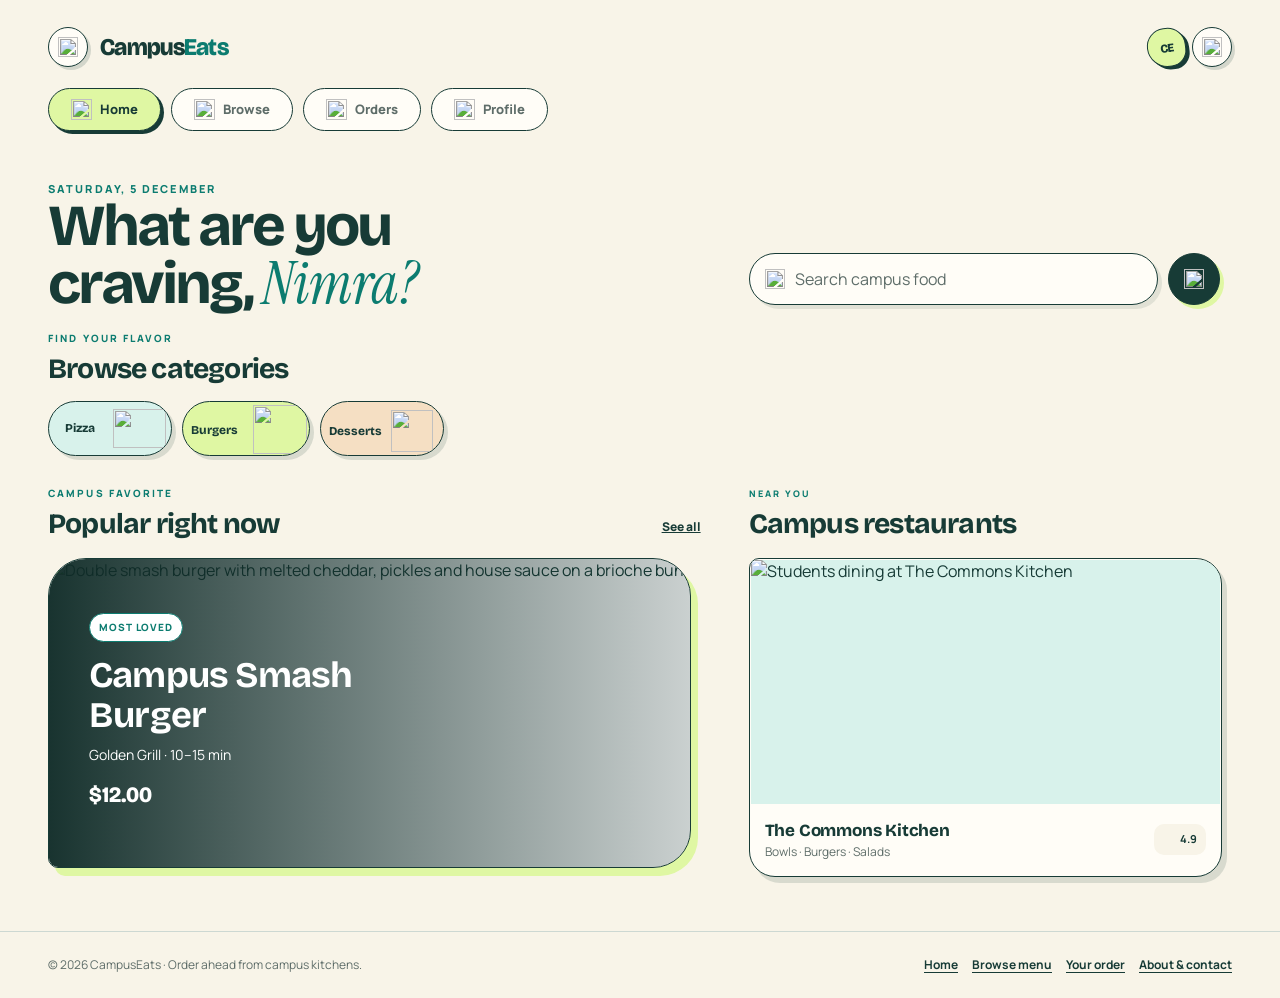
==== commit 7f09f170: "Add landing page with contact form and link it from every page" ====
--- a/index.html
+++ b/index.html
@@ -16,7 +16,7 @@
 
   <header class="topbar topbar--home">
     <a class="icon-btn" href="index.html" data-back aria-label="Go back"><img src="assets/icons/icon-back.svg" width="19.986" height="19.986" alt=""></a>
-    <div class="brand-slot"><p class="wordmark">Campus<span>Eats</span></p></div>
+    <div class="brand-slot"><a class="wordmark" href="landing.html" aria-label="CampusEats, about and contact">Campus<span>Eats</span></a></div>
     <div class="ce-badge" aria-hidden="true">CE</div>
     <a class="icon-btn" href="cart.html" aria-label="Open cart"><img src="assets/icons/icon-cart.svg" width="19.986" height="19.986" alt=""></a>
   </header>
@@ -101,6 +101,7 @@
       <li><a href="index.html">Home</a></li>
       <li><a href="browse.html">Browse menu</a></li>
       <li><a href="cart.html">Your order</a></li>
+      <li><a href="landing.html">About &amp; contact</a></li>
     </ul>
   </footer>
 </div>
